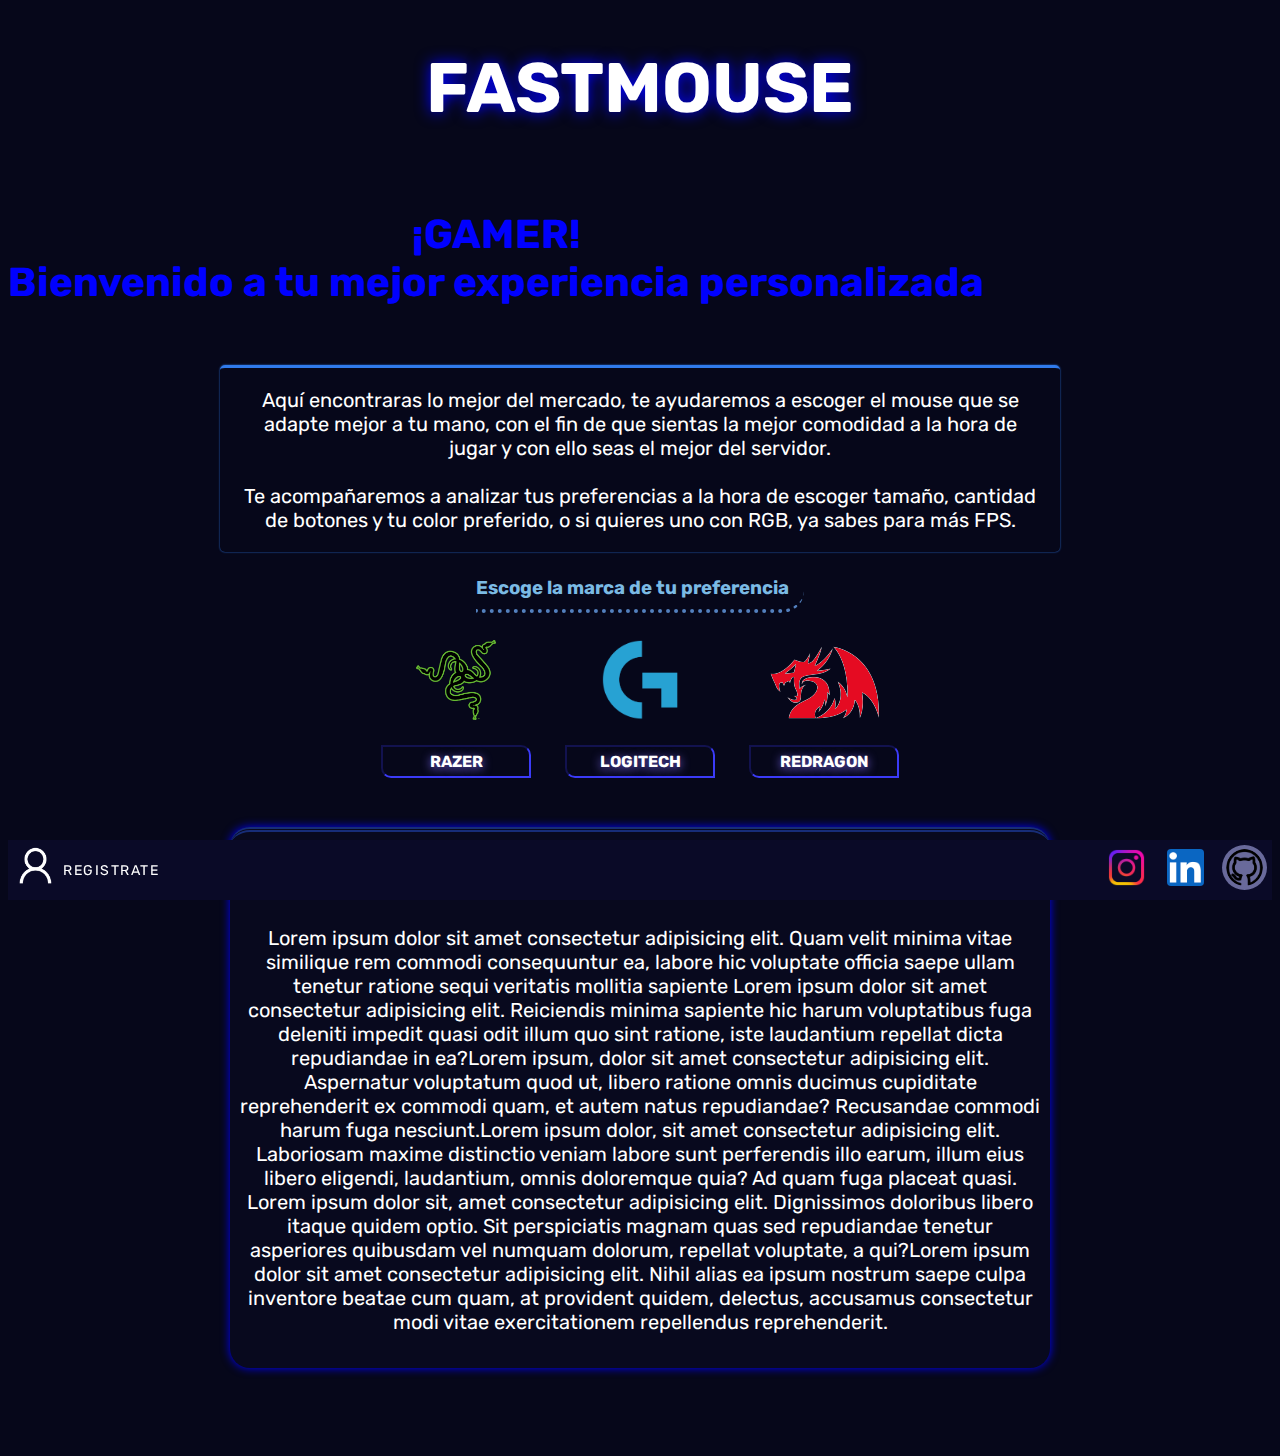
==== index.html @ 66ce78ce "PRIMER PUSH DEL PROYECTO ENDONDS" ====
<!DOCTYPE html>
<html lang="en">
<head>
    <meta charset="UTF-8">
    <meta name="viewport" content="width=device-width, initial-scale=1.0">
    <link rel="stylesheet" href="./index.css">
    <link rel="preconnect" href="https://fonts.googleapis.com">
    <script src="Index.js"></script>
    <link href="https://fonts.googleapis.com/css2?family=Rubik:wght@300;400&display=swap" rel="stylesheet">
    <title>FASTMOUSE</title>
</head>
<body>
    <header>        
        <h1>FASTMOUSE</h1>
    </header>    
    <div class="Welcome">
        <h2 >
            ¡GAMER!<br>
            Bienvenido a tu mejor experiencia personalizada<br>
        </h2>    
    </div>
    <div class="Introduction">
        <p>
            Aquí encontraras lo mejor del mercado, te ayudaremos a escoger el mouse que se adapte
            mejor a tu mano, con el fin de que sientas la mejor comodidad a la hora de jugar y con 
            ello seas el mejor del servidor. <br><br>
            Te acompañaremos a analizar tus preferencias a la hora de escoger tamaño, cantidad de 
            botones y tu color preferido, o si quieres uno con RGB, ya sabes para más FPS.
        </p>
    </div>

    <div class="Options">
        <h3>Escoge la marca de tu preferencia</h3>
        <div class="Razer">            
            <img src="./Images/Razer.png" id="Razer">
            <a href="Razer.html"><h4>RAZER</h4></a>
        </div>
        <div class="Logitech">
            <img src="./Images/Logitech.png" id="Logitech">
            <a href="Logitech.html"><h4>LOGITECH</h4></a>
        </div>
        <div class="Redragon">
            <img src="./Images/Redragon.png" id="Redragon">
            <a href="Redragon.html"><h4>REDRAGON</h4></a>
        </div>
    </div>


<!--    <div class="Entry">
        <h2>Ayudanos con tus datos para tener tu registro y experiencia</h2>
        <h4 id="User">Usuario:</h4>
        <input type="text" id="InUser">
        <h4 id="Password">Contraseña:</h4>
        <input type="text" id="InPswrd">
        <button>Enviar</button>
        <h5>Crea tu cuenta <a href=""><u>aquí</u></a></h5>
    </div>  -->

    <section class="News">
        <h3>Noticias de videojuegos</h3>
        <div>            
            <!--<video controls src=""></video>
            <img src="" alt="">
            <a href=""></a>-->  
            <p><br><br> Lorem ipsum dolor sit amet consectetur adipisicing elit. Quam velit minima vitae similique rem commodi consequuntur ea, labore hic voluptate officia saepe ullam tenetur ratione sequi veritatis mollitia sapiente <libero class="Lor">Lorem ipsum dolor sit amet consectetur adipisicing elit. Reiciendis minima sapiente hic harum voluptatibus fuga deleniti impedit quasi odit illum quo sint ratione, iste laudantium repellat dicta repudiandae in ea?Lorem ipsum, dolor sit amet consectetur adipisicing elit. Aspernatur voluptatum quod ut, libero ratione omnis ducimus cupiditate reprehenderit ex commodi quam, et autem natus repudiandae? Recusandae commodi harum fuga nesciunt.</libero>Lorem ipsum dolor, sit amet consectetur adipisicing elit. Laboriosam maxime distinctio veniam labore sunt perferendis illo earum, illum eius libero eligendi, laudantium, omnis doloremque quia? Ad quam fuga placeat quasi. Lorem ipsum dolor sit, amet consectetur adipisicing elit. Dignissimos doloribus libero itaque quidem optio. Sit perspiciatis magnam quas sed repudiandae tenetur asperiores quibusdam vel numquam dolorum, repellat voluptate, a qui?Lorem ipsum dolor sit amet consectetur adipisicing elit. Nihil alias ea ipsum nostrum saepe culpa inventore beatae cum quam, at provident quidem, delectus, accusamus consectetur modi vitae exercitationem repellendus reprehenderit.<br><br></p> 
        </div>
    </section> 
    
    <footer>
        <div class="Socialnetworks">
            <a href="https://www.instagram.com/__erick_gutierrez_/"><img src="./Images/Insta.png" alt="Instagram" class="Instagram"></a>
            <a href="https://www.linkedin.com/in/erick-gutierrez-9250a7278?utm_source=share&utm_campaign=share_via&utm_content=profile&utm_medium=android_app">
            <img src="./Images/Linkedin.png" alt="Linkedin" class="Linkedin">
            </a>
            <a href="https://github.com/6Erufo9"><img src="./Images/github.png" alt="Gitgub" class="Github"></a>            
        </div>
        <div class="Login">
            <img src="./Images/SampleUser.png" alt="Icon">
            <h5>REGISTRATE</h5>
        </div>
    </footer>

</body>
</html>
---- index.css ----
p{
    position: relative;
    color: white;
    text-align: center;
    margin: auto;
    width: 800px;
    font-size: 20px;    
}

a{
    text-decoration:none;
}

h3{
    display: block;
    position: relative;    
    width:fit-content;
    margin: auto;
    top: 0;
    padding-bottom: 10px;
    padding-right: 15px;
    color: rgb(123, 186, 228);
    border-bottom: 2px dotted rgb(83, 128, 190);
    border-width: 4px;
    border-bottom-right-radius: 22px;
}

h4{
    color: white;
    font-size: 16px;
    text-shadow: 0px 2px 10px rgb(117, 98, 230);
    padding: 5px 0px ;
    border: 2px inset rgb(39, 39, 163);
    border-top-right-radius: 10px;
    border-bottom-left-radius: 10px;
}

h5{
    color: white;
    font-size: 14px;
    font-weight: 400;
    display: inline-block;
    letter-spacing: 1.5px;
}

.Inital{
    display: block;

}
.Explanation{
    display: block;
}
.Linkedin{
    border-radius: 8px;
}
.Github{
    background-color: rgba(169, 170, 233, .6);
    border-radius: 23px;
}
.Instagram{
    border-radius: 11px;
}
.Login{
    position: absolute;
    display: flex;
    align-self: center;
    left: 0;
}
#Razer{
    position: relative;
    width: 100px;
    height: 80px;
    object-fit: contain;  
}
#Logitech{
    position: relative;
    width: 100px;
    height: 80px;
    object-fit: contain;  
}
#Redragon{
    position: relative;
    width: 110px;
    height: 100px;
    object-fit: cover;  
}
body{    
    font-family: 'Rubik', sans-serif;
    background-color: rgb(6, 7, 26);
    text-align: center;
}

header{
    color: #fff;
    display: block;
    text-align: center;
    text-shadow: 0px 0px 15px blue;    
    font-size: 35px;
}

header :hover{
    color: rgb(117, 98, 230);
    text-shadow: white;
}
.Welcome{
    color:blue;
    display: flex;
    text-align: center;
    font-size: 27px;
}

.Welcome :hover{    
    text-shadow: 1px 2px 2px rgb(83, 128, 190);
}

.Introduction{
    display: flex;
    position: relative;
    padding: 20px;
    margin: 25px auto;
    border-top: 3px solid rgb(48, 122, 235);
    border-radius: 5px;
    width:max-content;
    box-shadow: 0px 0px 2px rgb(48, 122, 235);
}

.Introduction :hover{
    text-shadow: 0px 0px 8px white;
}

.Options{
    display: block;
    width: fit-content;
    margin: auto;
}

.Options div{
    width: 150px;
    display: inline-block;
    margin: 7px 15px;
}

.Options div a :hover{
    background-color: rgba(21, 53, 92, 0.25);
    padding-top: 2px;
    padding-bottom: 4px;
    color: rgb(178, 207, 250);
    text-shadow: 0px 3px 5px rgb(212, 229, 255);
    border-bottom-left-radius: 0;
}

.News{
    display: inline-block;
    width: fit-content;
    text-align: center;
    background-color: rgb(8, 9, 30);
    border-radius: 20px;
    border-top: 5px double rgb(23, 45, 119);
    margin: 20px;
    padding: 10px;    
    box-shadow: 0px 0px 10px blue;
}

footer{
    display: flex;
    position: sticky;
    background-color: rgb(10, 10, 39);
    width: 100%;
    height: 60px;
    justify-content: right;
    left: 0;
    bottom: 0;    
}

footer img {
    position: relative;
    width: 37px;
    height: 37px;
    margin: 5px;
    padding: 4px;
    object-fit: contain;    
}

footer a :hover{
    box-shadow: 0px 0px 5px rgb(78, 114, 180);
    width: 34px;
    margin: 8px;
}
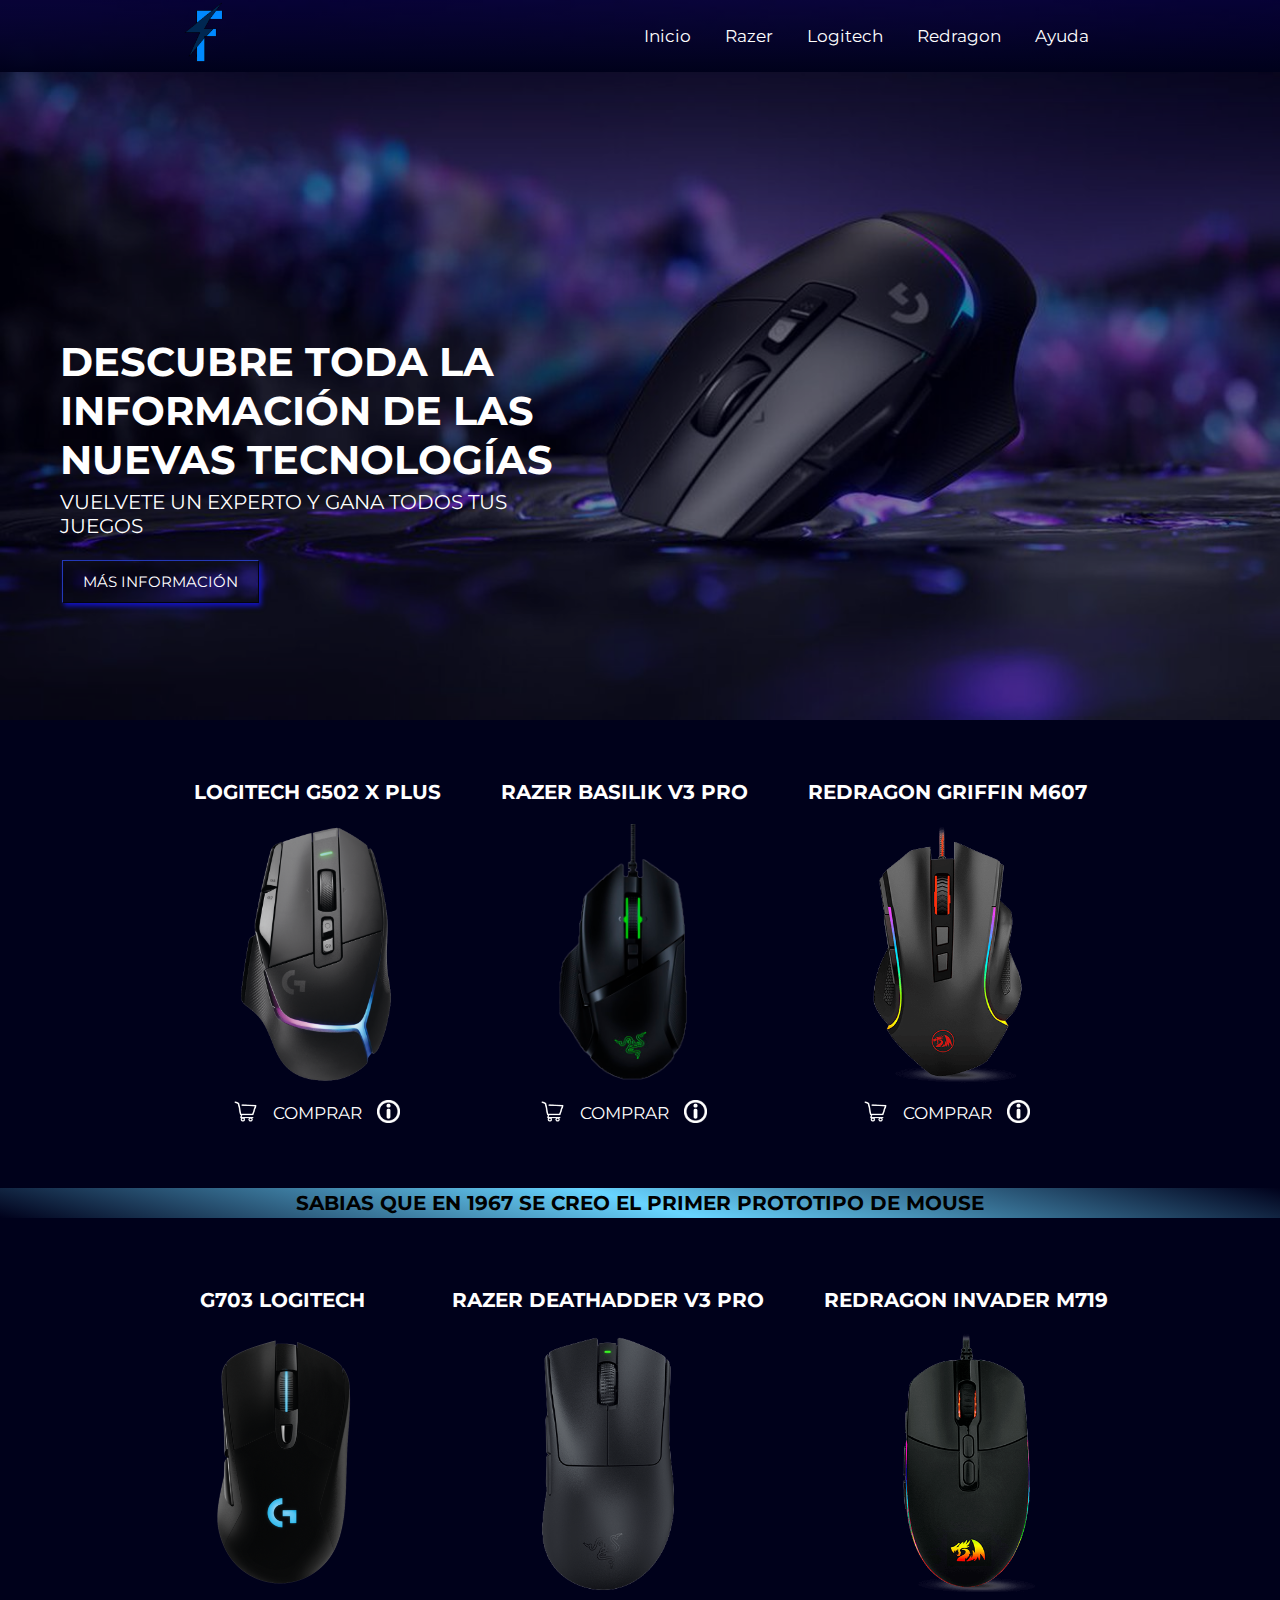
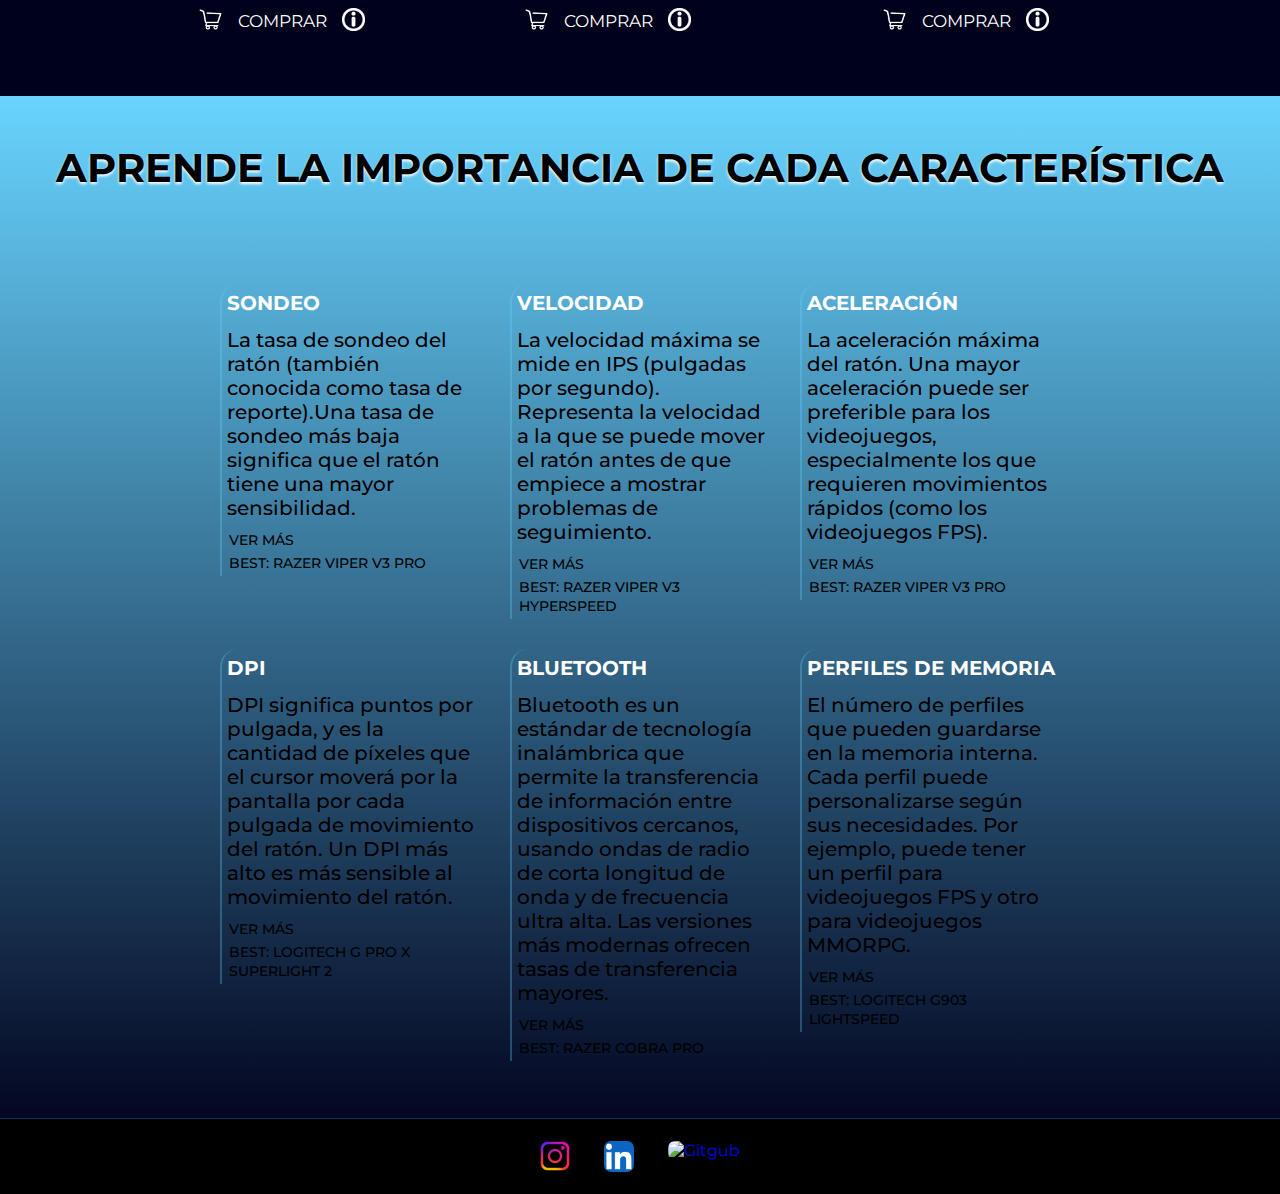
==== commit 1b4370c9: "Se realiza el cambio de interfaz y se anexan los archivos utilizados, se mejora la página principal " ====
--- a/index.html
+++ b/index.html
@@ -3,81 +3,312 @@
 <head>
     <meta charset="UTF-8">
     <meta name="viewport" content="width=device-width, initial-scale=1.0">
+    <link rel="Icon" href="./Images/Logo.png">
     <link rel="stylesheet" href="./index.css">
     <link rel="preconnect" href="https://fonts.googleapis.com">
-    <script src="Index.js"></script>
-    <link href="https://fonts.googleapis.com/css2?family=Rubik:wght@300;400&display=swap" rel="stylesheet">
+    <link rel="preconnect" href="https://fonts.gstatic.com" crossorigin>
+    <link href="https://fonts.googleapis.com/css2?family=Montserrat:ital,wght@0,100..900;1,100..900&display=swap" rel="stylesheet">
     <title>FASTMOUSE</title>
 </head>
 <body>
     <header>        
-        <h1>FASTMOUSE</h1>
-    </header>    
-    <div class="Welcome">
-        <h2 >
-            ¡GAMER!<br>
-            Bienvenido a tu mejor experiencia personalizada<br>
-        </h2>    
-    </div>
-    <div class="Introduction">
-        <p>
-            Aquí encontraras lo mejor del mercado, te ayudaremos a escoger el mouse que se adapte
-            mejor a tu mano, con el fin de que sientas la mejor comodidad a la hora de jugar y con 
-            ello seas el mejor del servidor. <br><br>
-            Te acompañaremos a analizar tus preferencias a la hora de escoger tamaño, cantidad de 
-            botones y tu color preferido, o si quieres uno con RGB, ya sabes para más FPS.
-        </p>
-    </div>
+        <div class="header">
+            <a href="" alt="inicio">
+                <img width="60px"src="./Images/Logo.png" alt="Logo">
+            </a>
+            <div class="Navigation">
+                <ul class="Options">
+                    <li>
+                        <a href="">
+                            <span>Inicio</span>
+                        </a>                        
+                    </li>
+                    <li>
+                        <a href="">
+                            <span>Razer</span>
+                        </a>
+                        
+                    </li>
+                    <li>
+                        <a href="">
+                            <span>Logitech</span>
+                        </a>
+                    </li>
+                    <li>
+                        <a href="">
+                            <span>Redragon</span>
+                        </a>
+                        
+                    </li>
+                    <li>
+                        <a href="">
+                            <span>Ayuda</span>
+                        </a>                        
+                    </li>                    
+                </ul>
+            </div>            
+        </div>
+    </header>
+    <div class="Content">        
+            <div class="ImagePrincipal">
+                <img src="./Images/Low_Resolution_JPG_G502_X_Plus_Black_Bionic_Fluid_1920x1080.jpg">
+                <div class="FirstText">
+                    <h1>DESCUBRE TODA LA INFORMACIÓN DE LAS NUEVAS TECNOLOGÍAS</h1>
+                    <p>VUELVETE UN EXPERTO Y GANA TODOS TUS JUEGOS</p>
+                    <a src="">
+                        <span>MÁS INFORMACIÓN</span>
+                    </a>
+                </div>
+            </div>
+            <div class="ContentMouse">
+                <div class="MouseGaming">
+                    <div class="BoxMouse">
+                        <div class="MouseLogi">
+                            <h3>LOGITECH G502 X PLUS</h3>
+                            <div class="BoxImage">
+                                <img src="./Images/MouseLogi.png" alt="">
+                            </div>
+                            <div class="BoxInfo">
+                                <div class="Cart">
+                                    <a href="">
+                                        <img src="./Images/carrito.png" alt="">
+                                    </a>
+                                </div>
+                                <div class="Buy">
+                                    <a href="">
+                                        <span>COMPRAR</span>
+                                    </a>
+                                </div>
+                                <div class="MoreInfo">
+                                    <a href="">
+                                        <img src="./Images/Info.png" alt="">
+                                    </a>
+                                </div>
+                            </div>
+                        </div>
+                        <div class="MouseRazer">
+                            <h3>RAZER BASILIK V3 PRO</h3>
+                            <div class="BoxImage">
+                                <img src="./Images/BASILIKS.png" alt="">
+                            </div>
+                            <div class="BoxInfo">
+                                <div class="Cart">
+                                    <a href="">
+                                        <img src="./Images/carrito.png" alt="">
+                                    </a>
+                                </div>
+                                <div class="Buy">
+                                    <a href="">
+                                        <span>COMPRAR</span>
+                                    </a>
+                                </div>
+                                <div class="MoreInfo">
+                                    <a href="">
+                                        <img src="./Images/Info.png" alt="">
+                                    </a>
+                                </div>
+                            </div>
+                        </div>
+                        <div class="MouseRedragon">
+                            <h3>REDRAGON GRIFFIN M607</h3>
+                            <div class="BoxImage">
+                                <img src="./Images/MouseRedragon.png" alt="">
+                            </div>
+                            <div class="BoxInfo">
+                                <div class="Cart">
+                                    <a href="">
+                                        <img src="./Images/carrito.png" alt="">
+                                    </a>
+                                </div>
+                                <div class="Buy">
+                                    <a href="">
+                                        <span>COMPRAR</span>
+                                    </a>
+                                </div>
+                                <div class="MoreInfo">
+                                    <a href="">
+                                        <img src="./Images/Info.png" alt="">
+                                    </a>
+                                </div>
+                            </div>
+                        </div>
+                    </div>                
+                </div>
+                <div class="CuriousFact">
+                    <div class="InfoFact">
+                        <h3>SABIAS QUE EN 1967 SE CREO EL PRIMER PROTOTIPO DE MOUSE</h3>
+                    </div>
+                </div>
+                <div class="MouseGaming2">
+                    <div class="BoxMouse">
+                        <div class="MouseLogi">
+                            <h3>G703 LOGITECH</h3>
+                            <div class="BoxImage">
+                                <img src="./Images/Logi2.png" alt="">
+                            </div>
+                            <div class="BoxInfo">
+                                <div class="Cart">
+                                    <a href="">
+                                        <img src="./Images/carrito.png" alt="">
+                                    </a>
+                                </div>
+                                <div class="Buy">
+                                    <a href="">
+                                        <span>COMPRAR</span>
+                                    </a>
+                                </div>
+                                <div class="MoreInfo">
+                                    <a href="">
+                                        <img src="./Images/Info.png" alt="">
+                                    </a>
+                                </div>
+                            </div>
+                        </div>
+                        <div class="MouseRazer">
+                            <h3>RAZER DEATHADDER V3 PRO</h3>
+                            <div class="BoxImage">
+                                <img src="./Images/MouseRazer2.png" alt="">
+                            </div>
+                            <div class="BoxInfo">
+                                <div class="Cart">
+                                    <a href="">
+                                        <img src="./Images/carrito.png" alt="">
+                                    </a>
+                                </div>
+                                <div class="Buy">
+                                    <a href="">
+                                        <span>COMPRAR</span>
+                                    </a>
+                                </div>
+                                <div class="MoreInfo">
+                                    <a href="">
+                                        <img src="./Images/Info.png" alt="">
+                                    </a>
+                                </div>
+                            </div>
+                        </div>
+                        <div class="MouseRedragon">
+                            <h3>REDRAGON INVADER M719</h3>
+                            <div class="BoxImage">
+                                <img src="./Images/INVADER.png" alt="">
+                            </div>
+                            <div class="BoxInfo">
+                                <div class="Cart">
+                                    <a href="">
+                                        <img src="./Images/carrito.png" alt="">
+                                    </a>
+                                </div>
+                                <div class="Buy">
+                                    <a href="">
+                                        <span>COMPRAR</span>
+                                    </a>
+                                </div>
+                                <div class="MoreInfo">
+                                    <a href="">
+                                        <img src="./Images/Info.png" alt="">
+                                    </a>
+                                </div>
+                            </div>
+                        </div>
+                    </div>                
+                </div>  
+            </div>
+            <div class="Information">
+                <div class="HeaderInformation">
+                    <h1>APRENDE LA IMPORTANCIA DE CADA CARACTERÍSTICA</h1>
+                </div>
+                <div class="ContentInformation">   
+                    <div class="Sondeo">
+                        <div class="TextInformation">
+                            <h3>SONDEO</h3>
+                            <p>La tasa de sondeo del ratón (también conocida como tasa de reporte).Una tasa de sondeo más baja significa que el ratón tiene una mayor sensibilidad.</p>
+                            <a href="">
+                                <span>VER MÁS</span>
+                            </a>
+                            <a href="">
+                                <span>BEST: RAZER VIPER V3 PRO</span>
+                            </a>
+                        </div>                                                             
+                    </div>
+                        <div class="SpeedMax">
+                            <div class="TextInformation">
+                                <h3>VELOCIDAD</h3>
+                                <p>La velocidad máxima se mide en IPS (pulgadas por segundo). Representa la velocidad a la que se puede mover el ratón antes de que empiece a mostrar problemas de seguimiento.</p>
+                                <a href="">
+                                    <span>VER MÁS</span>
+                                </a>
+                                <a href="">
+                                    <span>BEST: RAZER VIPER V3 HYPERSPEED</span>
+                                </a>
+                            </div>                                                               
+                        </div>
+                        <div class="AccelerationMax">
+                            <div class="TextInformation">
+                                <h3>ACELERACIÓN</h3>
+                                <p>
+                                    La aceleración máxima del ratón. Una mayor aceleración puede ser preferible para los videojuegos, especialmente los que requieren movimientos rápidos (como los videojuegos FPS).</p>
+                                <a href="">
+                                    <span>VER MÁS</span>
+                                </a>
+                                <a href="">
+                                    <span>BEST: RAZER VIPER V3 PRO</span>
+                                </a>
+                            </div>                                                               
+                        </div>
+                        <div class="Dpi">
+                            <div class="TextInformation">
+                                <h3>DPI</h3>
+                                <p>DPI significa puntos por pulgada, y es la cantidad de píxeles que el cursor moverá por la pantalla por cada pulgada de movimiento del ratón. Un DPI más alto es más sensible al movimiento del ratón.</p>
+                                <a href="">
+                                    <span>VER MÁS</span>
+                                </a>
+                                <a href="">
+                                    <span>BEST: LOGITECH G PRO X SUPERLIGHT 2</span>
+                                </a>
+                            </div>                                                              
+                        </div>
+                        <div class="Conection">
+                            <div class="TextInformation">
+                                <h3>BLUETOOTH</h3>
+                                <p>Bluetooth es un estándar de tecnología inalámbrica que permite la transferencia de información entre dispositivos cercanos, usando ondas de radio de corta longitud de onda y de frecuencia ultra alta. Las versiones más modernas ofrecen tasas de transferencia mayores.</p>
+                                <a href="">
+                                    <span>VER MÁS</span>
+                                </a>
+                                <a href="">
+                                    <span>BEST: RAZER COBRA PRO</span>
+                                </a>      
+                            </div>                                                               
+                        </div>
+                        <div class="MemoryProfiles">
+                            <div class="TextInformation">
+                                <h3>PERFILES DE MEMORIA</h3>
+                                <p>El número de perfiles que pueden guardarse en la memoria interna. Cada perfil puede personalizarse según sus necesidades. Por ejemplo, puede tener un perfil para videojuegos FPS y otro para videojuegos MMORPG.</p>
+                                <a href="">
+                                    <span>VER MÁS</span>
+                                </a>
+                                <a href="">
+                                    <span>BEST: LOGITECH G903 LIGHTSPEED</span>
+                                </a>        
+                            </div>                                                               
+                        </div>
+                </div>
+            </div>
 
-    <div class="Options">
-        <h3>Escoge la marca de tu preferencia</h3>
-        <div class="Razer">            
-            <img src="./Images/Razer.png" id="Razer">
-            <a href="Razer.html"><h4>RAZER</h4></a>
-        </div>
-        <div class="Logitech">
-            <img src="./Images/Logitech.png" id="Logitech">
-            <a href="Logitech.html"><h4>LOGITECH</h4></a>
-        </div>
-        <div class="Redragon">
-            <img src="./Images/Redragon.png" id="Redragon">
-            <a href="Redragon.html"><h4>REDRAGON</h4></a>
-        </div>
-    </div>
-
-
-<!--    <div class="Entry">
-        <h2>Ayudanos con tus datos para tener tu registro y experiencia</h2>
-        <h4 id="User">Usuario:</h4>
-        <input type="text" id="InUser">
-        <h4 id="Password">Contraseña:</h4>
-        <input type="text" id="InPswrd">
-        <button>Enviar</button>
-        <h5>Crea tu cuenta <a href=""><u>aquí</u></a></h5>
-    </div>  -->
-
-    <section class="News">
-        <h3>Noticias de videojuegos</h3>
-        <div>            
-            <!--<video controls src=""></video>
-            <img src="" alt="">
-            <a href=""></a>-->  
-            <p><br><br> Lorem ipsum dolor sit amet consectetur adipisicing elit. Quam velit minima vitae similique rem commodi consequuntur ea, labore hic voluptate officia saepe ullam tenetur ratione sequi veritatis mollitia sapiente <libero class="Lor">Lorem ipsum dolor sit amet consectetur adipisicing elit. Reiciendis minima sapiente hic harum voluptatibus fuga deleniti impedit quasi odit illum quo sint ratione, iste laudantium repellat dicta repudiandae in ea?Lorem ipsum, dolor sit amet consectetur adipisicing elit. Aspernatur voluptatum quod ut, libero ratione omnis ducimus cupiditate reprehenderit ex commodi quam, et autem natus repudiandae? Recusandae commodi harum fuga nesciunt.</libero>Lorem ipsum dolor, sit amet consectetur adipisicing elit. Laboriosam maxime distinctio veniam labore sunt perferendis illo earum, illum eius libero eligendi, laudantium, omnis doloremque quia? Ad quam fuga placeat quasi. Lorem ipsum dolor sit, amet consectetur adipisicing elit. Dignissimos doloribus libero itaque quidem optio. Sit perspiciatis magnam quas sed repudiandae tenetur asperiores quibusdam vel numquam dolorum, repellat voluptate, a qui?Lorem ipsum dolor sit amet consectetur adipisicing elit. Nihil alias ea ipsum nostrum saepe culpa inventore beatae cum quam, at provident quidem, delectus, accusamus consectetur modi vitae exercitationem repellendus reprehenderit.<br><br></p> 
-        </div>
-    </section> 
+            
+           
+    </div>    
+     
     
     <footer>
-        <div class="Socialnetworks">
-            <a href="https://www.instagram.com/__erick_gutierrez_/"><img src="./Images/Insta.png" alt="Instagram" class="Instagram"></a>
-            <a href="https://www.linkedin.com/in/erick-gutierrez-9250a7278?utm_source=share&utm_campaign=share_via&utm_content=profile&utm_medium=android_app">
-            <img src="./Images/Linkedin.png" alt="Linkedin" class="Linkedin">
-            </a>
-            <a href="https://github.com/6Erufo9"><img src="./Images/github.png" alt="Gitgub" class="Github"></a>            
-        </div>
-        <div class="Login">
-            <img src="./Images/SampleUser.png" alt="Icon">
-            <h5>REGISTRATE</h5>
-        </div>
+        <div class="footer">
+            <div class="Socialnetworks">
+                <a href="https://www.instagram.com/__erick_gutierrez_/"><img src="./Images/Insta.png" alt="Instagram" class="Instagram"></a>
+                <a href="https://www.linkedin.com/in/erick-gutierrez-9250a7278?utm_source=share&utm_campaign=share_via&utm_content=profile&utm_medium=android_app">
+                <img src="./Images/Linkedin.png" alt="Linkedin" class="Linkedin">
+                </a>
+                <a href="https://github.com/6Erufo9"><img src="./Images/Github.png" alt="Gitgub" class="Github"></a>            
+            </div>            
+        </div>        
     </footer>
 
 </body>
--- a/index.css
+++ b/index.css
@@ -1,193 +1,323 @@
-
-
+body{
+    background-color: rgb(0, 1, 27);
+    font-family: "Montserrat", sans-serif;    
+    position: relative;
+    width: 100%;
+    padding: 0;
+    padding-bottom: 3rem;
+    margin: 0;
+}
+header{    
+    position: absolute;
+    width: 100%;
+    background: linear-gradient(180deg, rgb(10, 0, 99, .4), rgb(0, 1, 27));
+    z-index: 1;    
+}
+.header{
+    display: flex;
+    justify-content: space-around;
+}
+
+.Options{
+    display: flex;
+}
+
+li{
+    list-style: none;
+    width: auto;
+    padding: 5px;
+    margin: 5px 10px;
+}
+
+a{
+    text-decoration: none;
+    padding: 2px;
+}
+
+span{
+    color: white;
+    font-size: 17px;
+}
+
+li a :hover{
+    text-shadow: 0px 4px 10px rgb(50, 98, 255);
+    padding: 4px 0px;
+    border-top: 2px solid rgba(0, 174, 255, .3);
+}
+
+.Content{
+    width: 100%;
+}
+
+.ImagePrincipal{
+    display: flex;
+    position: relative;
+    width: 100%;
+    height: auto;   
+}
+.ImagePrincipal img{  
+    object-fit: contain;
+    width: 100%;
+    opacity: .6;
+}
+
+.FirstText{    
+    display: grid;
+    grid-template-columns: 500px 1fr;
+    grid-template-rows: 1fr 160px 100px 150px;
+    position: absolute;
+    color: white;
+    height: 100%;
+    text-align: left;
+    padding-left: 60px;
+}
+
+h1{    
+    grid-row: 2 / span 1;
+    font-size: 40px;    
+    user-select: none;
+}
 p{
-    position: relative;
+    grid-row: 3 / span 1;
+    font-size: 20px;
+    user-select: none;
+}
+
+.FirstText a{
+    grid-row: 4 / span 1;
+    text-align: left;
+    align-content: top;   
+}
+
+.FirstText span{
+    width: 200px;
+    height: 40px;
+    padding: 11px 20px;
+    border: 1px outset rgb(20,31, 100);
+    box-shadow: 2px 3px 5px rgb(20,20, 200);
+    font-size: 15px;
+}
+
+.FirstText a :hover{
+    border-top-right-radius: 10px;
+    text-shadow: 0px 0px 15px rgb(20,20, 200);
+    background-color: rgb(20,20, 200);
+    box-shadow: none;
+    font-size: 16px;
+    padding: 12px 15px;
+}
+
+.MouseGaming{
+    position: relative;
+    display: grid;
+    grid-template-columns: 1fr auto 1fr;
+    padding: 20px;
+    margin: 20px 0px;
+}
+
+.BoxMouse{
+    grid-column: 2 / span 1;
+    display: grid;
+    grid-template-columns: repeat(3,auto);
+    width: 100%;
+    column-gap: 60px;
+}
+
+h3{
     color: white;
+    font-size: 20px;
+}
+
+.BoxMouse div{
+    text-align: center;    
+}
+
+.BoxImage{
+    width: 100%;
+}
+
+.BoxImage img{
+    object-fit: contain;
+    width: 220px;
+    height: 260px;
+}
+
+.BoxInfo{
+    width: 100%;
+    height: 50px;
+    display: grid;
+    grid-template-columns: 50px max-content 50px;
+    align-content: center;
+    justify-content: center;
+}
+
+.BoxInfo div{
+    align-content: center;
+}
+
+.BoxInfo img{
+    object-fit: contain;
+    width: 23px;
+}
+
+
+.Buy a :hover{
+    text-shadow: 0px 3px 4px rgb(50, 98, 255);
+}
+
+.Cart a :hover{
+    width: 27px;
+}
+
+.MoreInfo a :hover{
+    width: 27px;
+}
+
+.CuriousFact{
+    width: 100%;
+    position: relative;
+    display: flex;
+    justify-content: center;
+    align-items: center;
+    margin: 30px 0px;    
+}
+.InfoFact{
+    width: 100%;     
+    height: 30px;
+    display: flex;
+    justify-content: center;
+    align-items: center;
+    background: linear-gradient(0.04turn,rgb(0, 1, 27), rgb(104, 212, 255), rgb(0, 1, 27));
+}
+.InfoFact h3{
+    margin: 0;
+    color: black;
+}
+
+.MouseGaming2{
+    position: relative;
+    display: grid;
+    grid-template-columns: 1fr auto 1fr;
+    padding: 20px;
+    margin: 30px 0px;
+}
+
+.Information{
+    background: linear-gradient(180deg, rgb(104, 212, 255), rgb(0,1,27)) ;
+    width: 100%;
+    height: auto;
+    padding-bottom: 40px;
+    display: flex;
+    flex-wrap: wrap;
+    justify-content: center;
+}
+
+.HeaderInformation{
+    width: 100%;
+    display: flex;
+    align-items: center;
+    flex-direction: column;
     text-align: center;
-    margin: auto;
-    width: 800px;
-    font-size: 20px;    
-}
-
-a{
-    text-decoration:none;
-}
-
-h3{
-    display: block;
-    position: relative;    
-    width:fit-content;
-    margin: auto;
-    top: 0;
-    padding-bottom: 10px;
-    padding-right: 15px;
-    color: rgb(123, 186, 228);
-    border-bottom: 2px dotted rgb(83, 128, 190);
-    border-width: 4px;
-    border-bottom-right-radius: 22px;
-}
-
-h4{
-    color: white;
-    font-size: 16px;
-    text-shadow: 0px 2px 10px rgb(117, 98, 230);
-    padding: 5px 0px ;
-    border: 2px inset rgb(39, 39, 163);
-    border-top-right-radius: 10px;
-    border-bottom-left-radius: 10px;
-}
-
-h5{
-    color: white;
+    margin: 20px 0px;    
+}
+
+.HeaderInformation h1{ 
+    text-shadow: 0px 2px 3px rgb(255,255,255);
+}
+
+.ContentInformation{
+    width: 1090px;
+    display: grid;
+    grid-template-columns: repeat(auto-fill,minmax(260px,260px));
+    text-align: center;
+    justify-content: center;
+    padding: 20px;
+    gap: 30px;
+    margin: 25px 0px;
+}
+
+.ContentInformation div :hover{    
+    background: linear-gradient(rgba(104, 212, 255, 0.692)55%, rgba(0,1,27,.1))60%; 
+}
+
+.TextInformation{       
+    border-left: 2px solid rgba(104, 212, 255, .3);
+    border-top-left-radius: 18px;
+    border-top-right-radius: 8px;
+    text-align: left;
+    padding: 2px 5px;
+    display: flex;
+    flex-wrap: wrap;
+}
+
+.TextInformation h3{
+    pointer-events: none;
+    font-size: 20px;
+    color: rgb(255, 255, 255);
+    width: 100%;
+    margin: 0;
+    padding: 5px 0px;
+    
+}
+
+.TextInformation p{
+    pointer-events: none;
+    color: rgb(0, 0, 0);
+    font-weight: 500;
+    width: 100%;
+    margin: 0;
+    padding: 8px 0px;
+}
+
+.TextInformation a{
+    width: 100%;
+    border-radius: 5px;
+}
+
+
+.TextInformation span{
+    color: rgb(0, 0, 0);
+    pointer-events: none;
+    font-weight: 500;
     font-size: 14px;
-    font-weight: 400;
-    display: inline-block;
-    letter-spacing: 1.5px;
-}
-
-.Inital{
-    display: block;
-
-}
-.Explanation{
-    display: block;
-}
-.Linkedin{
-    border-radius: 8px;
-}
-.Github{
-    background-color: rgba(169, 170, 233, .6);
-    border-radius: 23px;
-}
-.Instagram{
-    border-radius: 11px;
-}
-.Login{
+}
+
+
+
+
+
+
+
+footer{
     position: absolute;
-    display: flex;
-    align-self: center;
-    left: 0;
-}
-#Razer{
-    position: relative;
-    width: 100px;
-    height: 80px;
-    object-fit: contain;  
-}
-#Logitech{
-    position: relative;
-    width: 100px;
-    height: 80px;
-    object-fit: contain;  
-}
-#Redragon{
-    position: relative;
-    width: 110px;
-    height: 100px;
-    object-fit: cover;  
-}
-body{    
-    font-family: 'Rubik', sans-serif;
-    background-color: rgb(6, 7, 26);
-    text-align: center;
-}
-
-header{
-    color: #fff;
-    display: block;
-    text-align: center;
-    text-shadow: 0px 0px 15px blue;    
-    font-size: 35px;
-}
-
-header :hover{
-    color: rgb(117, 98, 230);
-    text-shadow: white;
-}
-.Welcome{
-    color:blue;
-    display: flex;
-    text-align: center;
-    font-size: 27px;
-}
-
-.Welcome :hover{    
-    text-shadow: 1px 2px 2px rgb(83, 128, 190);
-}
-
-.Introduction{
-    display: flex;
-    position: relative;
-    padding: 20px;
-    margin: 25px auto;
-    border-top: 3px solid rgb(48, 122, 235);
-    border-radius: 5px;
-    width:max-content;
-    box-shadow: 0px 0px 2px rgb(48, 122, 235);
-}
-
-.Introduction :hover{
-    text-shadow: 0px 0px 8px white;
-}
-
-.Options{
-    display: block;
-    width: fit-content;
-    margin: auto;
-}
-
-.Options div{
-    width: 150px;
-    display: inline-block;
-    margin: 7px 15px;
-}
-
-.Options div a :hover{
-    background-color: rgba(21, 53, 92, 0.25);
-    padding-top: 2px;
-    padding-bottom: 4px;
-    color: rgb(178, 207, 250);
-    text-shadow: 0px 3px 5px rgb(212, 229, 255);
-    border-bottom-left-radius: 0;
-}
-
-.News{
-    display: inline-block;
-    width: fit-content;
-    text-align: center;
-    background-color: rgb(8, 9, 30);
-    border-radius: 20px;
-    border-top: 5px double rgb(23, 45, 119);
-    margin: 20px;
-    padding: 10px;    
-    box-shadow: 0px 0px 10px blue;
-}
-
-footer{
-    display: flex;
-    position: sticky;
-    background-color: rgb(10, 10, 39);
-    width: 100%;
+    bottom: 0;
+    width: 100%;
+    border-top: 1px solid rgb(0, 153, 255, .3);
+}
+
+.footer{
+    display: flex;    
+    justify-content: center;
+    background-color: black;
+    padding-top: 15px;
+}
+
+.Socialnetworks{
+    display: flex;
+    justify-content: space-between;
+    width: auto;
     height: 60px;
-    justify-content: right;
-    left: 0;
-    bottom: 0;    
-}
-
-footer img {
-    position: relative;
-    width: 37px;
-    height: 37px;
-    margin: 5px;
-    padding: 4px;
-    object-fit: contain;    
-}
-
-footer a :hover{
-    box-shadow: 0px 0px 5px rgb(78, 114, 180);
-    width: 34px;
-    margin: 8px;
-}
-
-
-
+}
+
+.footer img{
+    width: 30px;
+    margin: 0px 10px;
+    padding: 5px;
+    border-radius: 12px;
+}
+.footer a :hover{
+    width: 33px;
+    padding: 2px;
+    margin: 0px 11px;
+}
+
